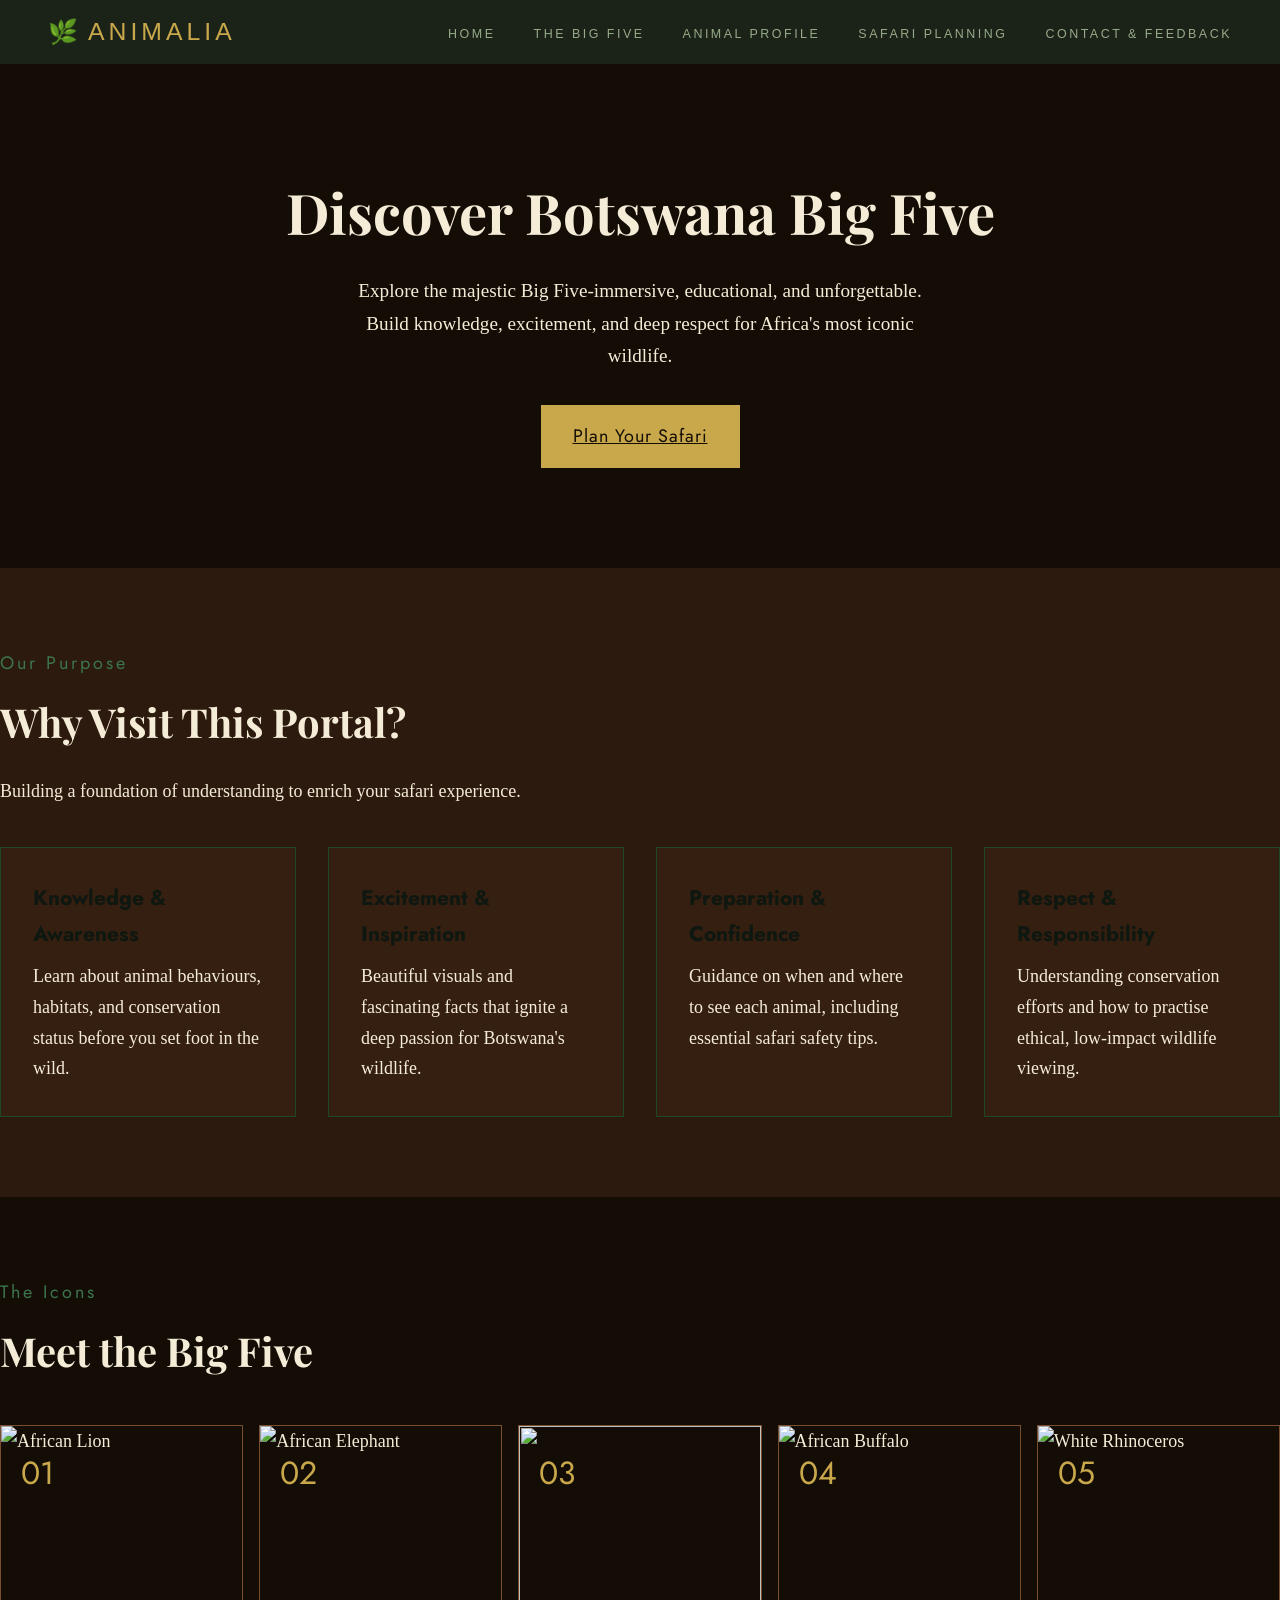
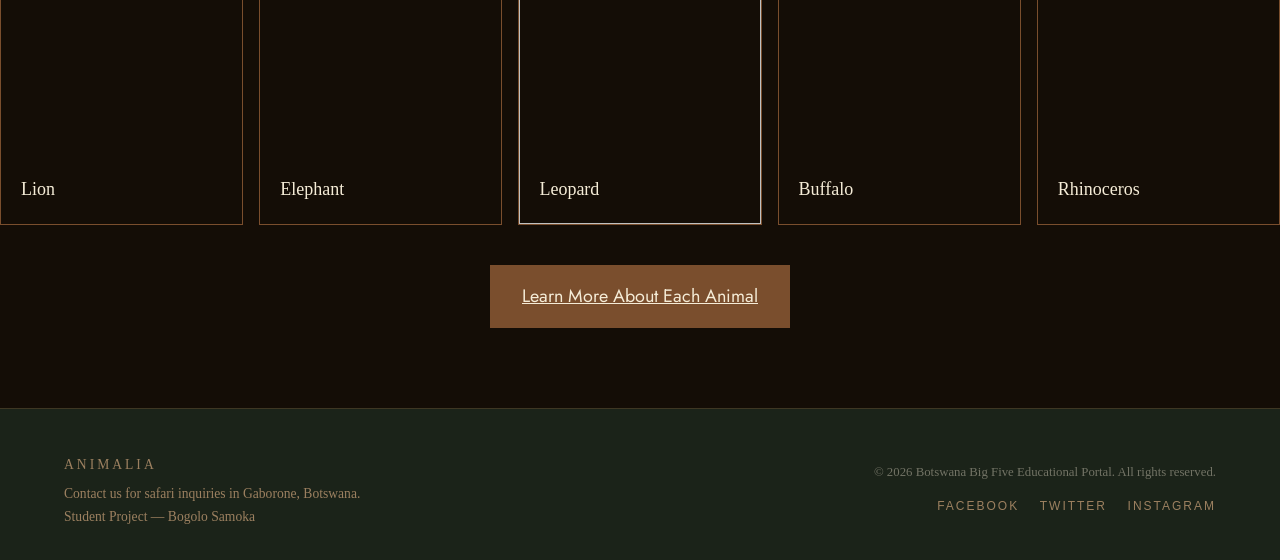
==== index.html @ 9890e673 "Update index.html" ====
<!DOCTYPE html>
<html lang="en">
<head>
  <meta charset="UTF-8" />
  <meta name="viewport" content="width=device-width, initial-scale=1.0" />
  <title>Animalia | Botswana's Big Five</title>
  <link rel="stylesheet" href="index.css"
  <link rel="preconnect" href="https://fonts.googleapis.com" />
  <link rel="preconnect" href="https://fonts.gstatic.com" crossorigin />
  <link href="https://fonts.googleapis.com/css2?family=Playfair+Display:ital,wght@0,400;0,600;0,700;1,400;1,600&family=Jost:wght@300;400;500;600&display=swap" rel="stylesheet">
  <style>
    
  </style>
 
</head>
<body>
  <header>
    <div id="brand-area">
      <span class="leaf-icon">🌿</span>
      <h1>Animalia</h1>
    </div>
    <nav id="main-navigation">
      <ul>
        <li><a href="index.html">Home</a></li>
        <li><a href="bigfive.html">The Big Five</a></li>
        <li><a href="animalprofile.html">Animal Profile</a></li>
        <li><a href="safari.html">Safari Planning</a></li>
        <li><a href="contact.html">Contact &amp Feedback</a></li>
      </ul>
    </nav>
  </header>

  <section id="hero-section">
    <div class="hero-content">
      <h2>Discover Botswana Big Five</h2>
      <p>Explore the majestic Big Five-immersive, educational, and unforgettable. Build knowledge, excitement, and deep respect for Africa's most iconic wildlife.</p>
      <a href="https://www.safaribookings.com/tours/botswana" class="hero-btn">Plan Your Safari</a>
    </div>
  </section>

  <main id="main-content">
  <section id="mission" >
      <div class="container">
        <span class="section-label">Our Purpose</span>
        <h2 class="section-title" id="mission-heading">Why Visit This Portal?</h2>
        <p class="section-lead">Building a foundation of understanding to enrich your safari experience.</p>

        <div class="mission-grid">

          <article class="mission-card">
            <h3>Knowledge &amp; Awareness</h3>
            <p>Learn about animal behaviours, habitats, and conservation status before you set foot in the wild.</p>
          </article>

          <article class="mission-card">
            <h3>Excitement &amp; Inspiration</h3>
            <p>Beautiful visuals and fascinating facts that ignite a deep passion for Botswana's wildlife.</p>
          </article>

          <article class="mission-card">
            <h3>Preparation &amp; Confidence</h3>
            <p>Guidance on when and where to see each animal, including essential safari safety tips.</p>
          </article>

          <article class="mission-card">
            <h3>Respect &amp; Responsibility</h3>
            <p>Understanding conservation efforts and how to practise ethical, low-impact wildlife viewing.</p>
          </article>

        </div>
      </div>
    </section>

    <!-- Big Five Section -->
<section id="big-five" aria-labelledby="bigfive-heading">
  <div class="container">
    <span class="section-label">The Icons</span>
    <h2 class="section-title" id="bigfive-heading">Meet the Big Five</h2>

    <!-- Changed class to 'animals-row' to match a horizontal row layout -->
    <div class="animals-row" role="list">

      <!-- African Lion -->
      <article class="animal-card" role="listitem">
        <img class="animal-card__photo"
          src="https://images.pexels.com/photos/1598377/pexels-photo-1598377.jpeg?auto=compress&cs=tinysrgb&w=600"alt="African Lion"
          loading="lazy"
        />
        <div class="animal-card__overlay"></div>
        <span class="animal-card__num">01</span>
        <div class="animal-card__info">
          <span class="animal-card__name">Lion</span>
        </div>
      </article>

      <!-- African Elephant -->
      <article class="animal-card" role="listitem">
        <img class="animal-card__photo"
          src="https://www.krugerpark.co.za/images/elephant-bathing-roger-delaharpe-590x390.jpg?t=1779137424?auto=compress&cs=tinysrgb&w=600"alt="African Elephant"
          loading="lazy"
        />
        <div class="animal-card__overlay"></div>
        <span class="animal-card__num">02</span>
        <div class="animal-card__info">
          <span class="animal-card__name">Elephant</span>
        </div>
      </article>

      <!-- African Leopard -->
      <article class="animal-card" role="listitem">
        <img
          class="animal-card__photo"
          src="https://www.yalawildlife.com/_next/image?url=https%3A%2F%2Fres.cloudinary.com%2Fdkfnpmzpv%2Fimage%2Fupload%2Fv1775195396%2Fblogs%2Fwjuf2wruysazfcgwn33w.jpg&w=3840&q=75"
          loading="lazy"
        />
        <div class="animal-card__overlay"></div>
        <span class="animal-card__num">03</span>
        <div class="animal-card__info">
          <span class="animal-card__name">Leopard</span>
        </div>
      </article>

      <!-- African Buffalo -->
      <article class="animal-card" role="listitem">
        <img
          class="animal-card__photo"
          src="https://static.wixstatic.com/media/74532b_faed4909e5f14af3bce8732b0e70fcb2~mv2.png/v1/fill/w_925,h_463,al_c,q_90,usm_0.66_1.00_0.01,enc_avif,quality_auto/74532b_faed4909e5f14af3bce8732b0e70fcb2~mv2.png?auto=compress&cs=tinysrgb&w=600"
          alt="African Buffalo"
          loading="lazy"
        />
        <div class="animal-card__overlay"></div>
        <span class="animal-card__num">04</span>
        <div class="animal-card__info">
          <span class="animal-card__name">Buffalo</span>
        </div>
      </article>

      <!-- Rhinoceros -->
      <article class="animal-card" role="listitem">
        <img
          class="animal-card__photo"
          src="https://ychef.files.bbci.co.uk/2369x1266/p079cyq0.jpeg"
          alt="White Rhinoceros"
          loading="lazy"
        />
        <div class="animal-card__overlay"></div>
        <span class="animal-card__num">05</span>
        <div class="animal-card__info">
          <span class="animal-card__name">Rhinoceros</span>
        </div>
      </article>

    </div>

    <div class="big-five__cta">
      <a href="https://www.discoverafrica.com/" class="btn btn--primary">Learn More About Each Animal</a>
    </div>
  </div>
</section>
  </main>

<!-- FOOTER -->
<footer>
  <aside class="footer-left">
    <p class="footer-brand">Animalia</p>
    <p>Contact us for safari inquiries in Gaborone, Botswana.<br>Student Project — Bogolo Samoka</p>
  </aside>
  <aside class="footer-right">
    <p>&copy; 2026 Botswana Big Five Educational Portal. All rights reserved.</p>
    <nav id="social-links">
      <a href="#">Facebook</a>
      <a href="#">Twitter</a>
      <a href="#">Instagram</a>
    </nav>
  </aside>
</footer>


  <!-- ── Mobile nav toggle ─────────────────────────── -->
  <script>
    const toggle = document.getElementById('menuToggle');
    const nav    = document.getElementById('mainNav');
    toggle.addEventListener('click', () => {
      const open = nav.classList.toggle('open');
      toggle.setAttribute('aria-expanded', open);
    });
  </script>

</body>
</html>
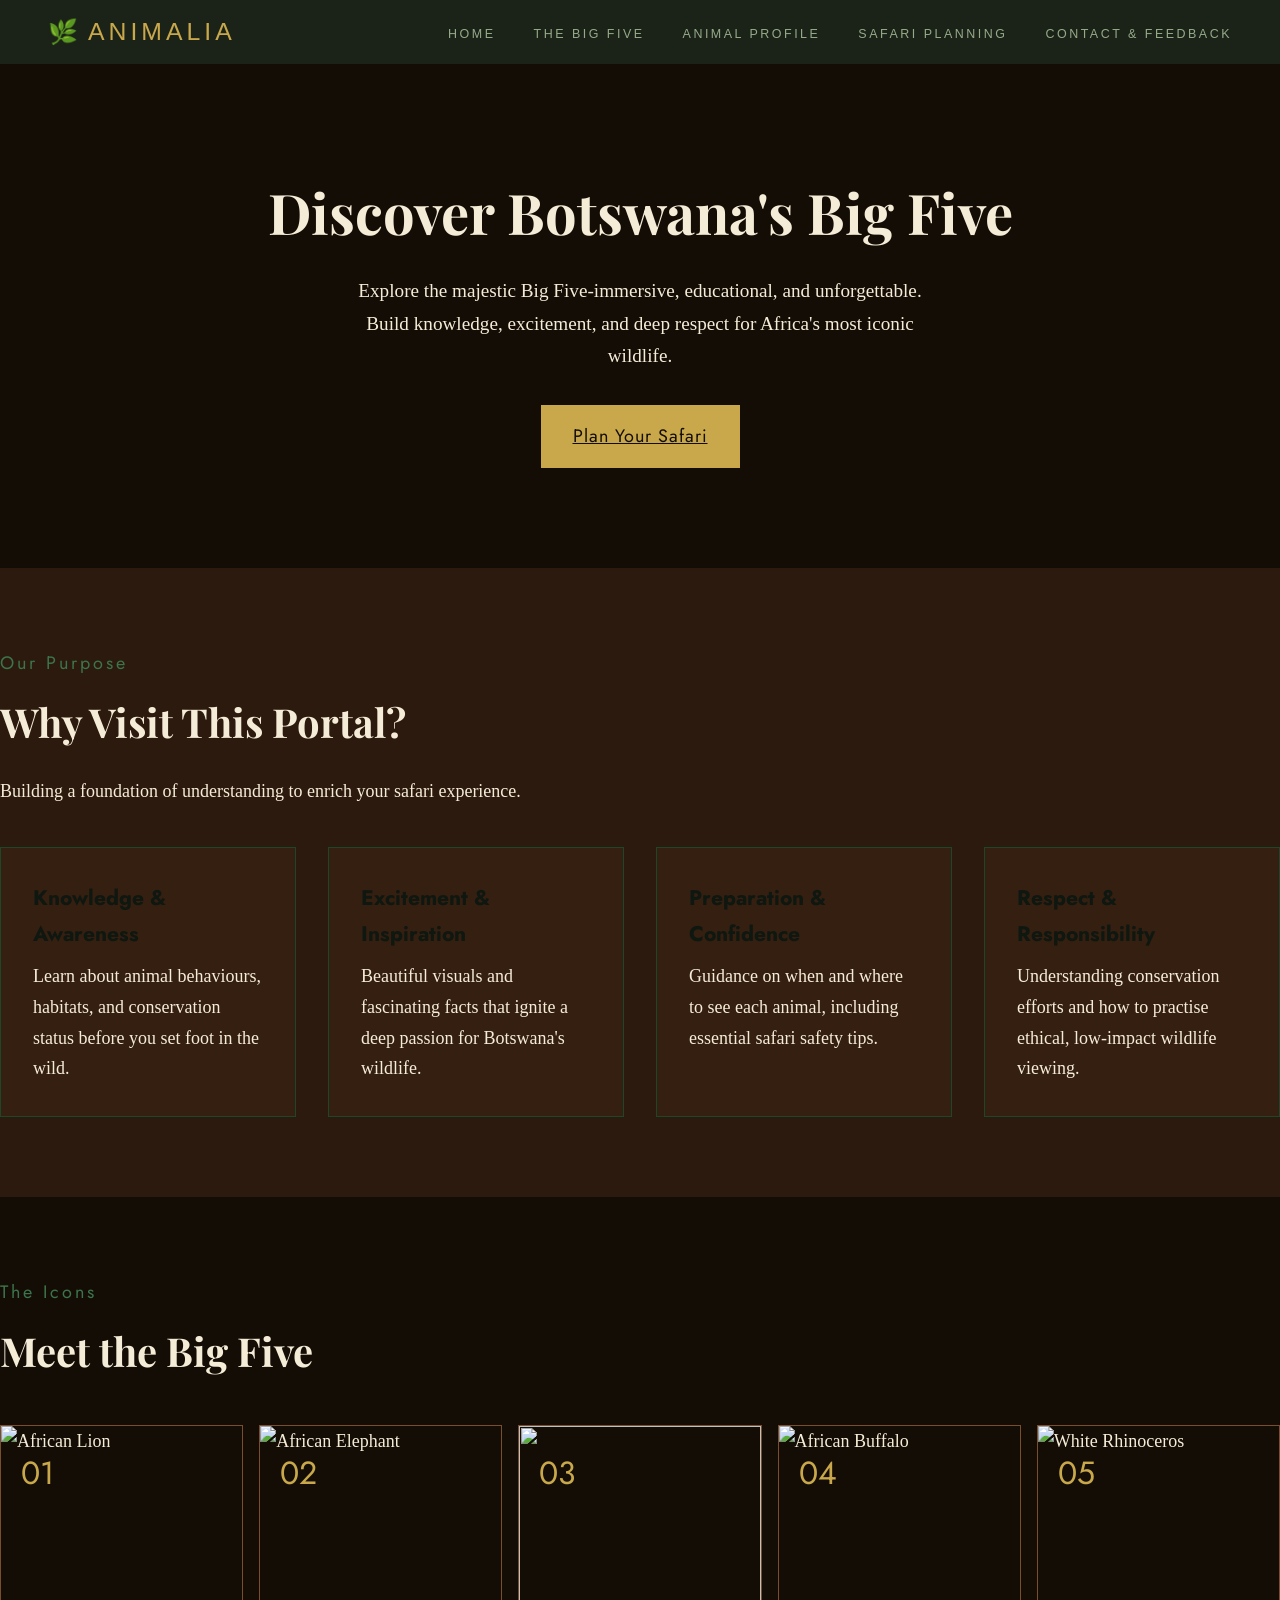
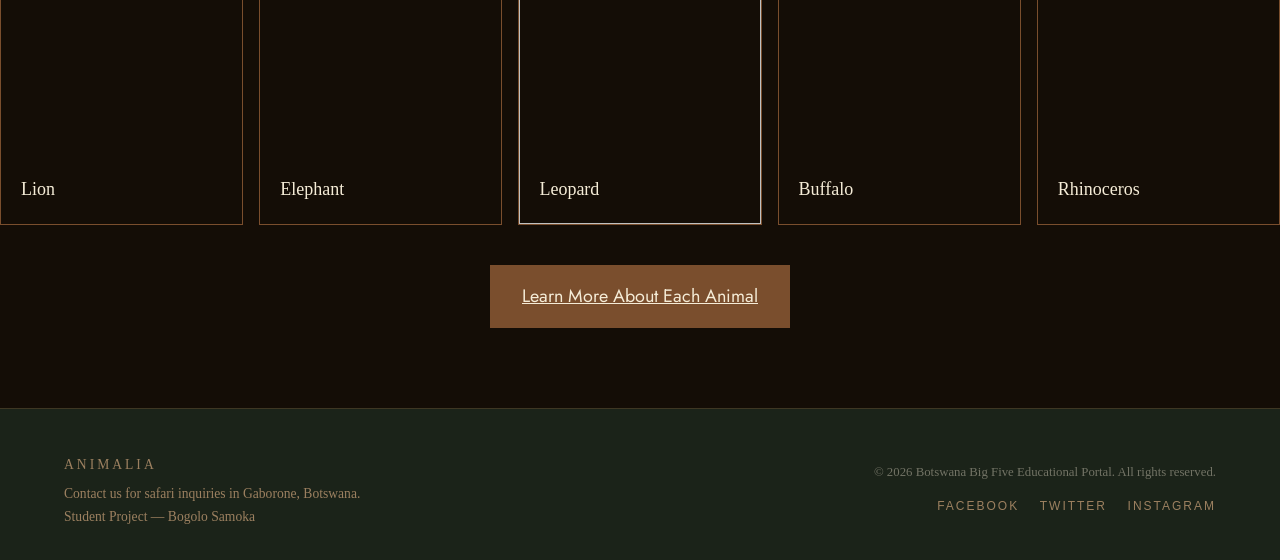
==== commit 590c0eeb: "Update index.html" ====
--- a/index.html
+++ b/index.html
@@ -32,7 +32,7 @@
 
   <section id="hero-section">
     <div class="hero-content">
-      <h2>Discover Botswana Big Five</h2>
+      <h2>Discover Botswana's Big Five</h2>
       <p>Explore the majestic Big Five-immersive, educational, and unforgettable. Build knowledge, excitement, and deep respect for Africa's most iconic wildlife.</p>
       <a href="https://www.safaribookings.com/tours/botswana" class="hero-btn">Plan Your Safari</a>
     </div>
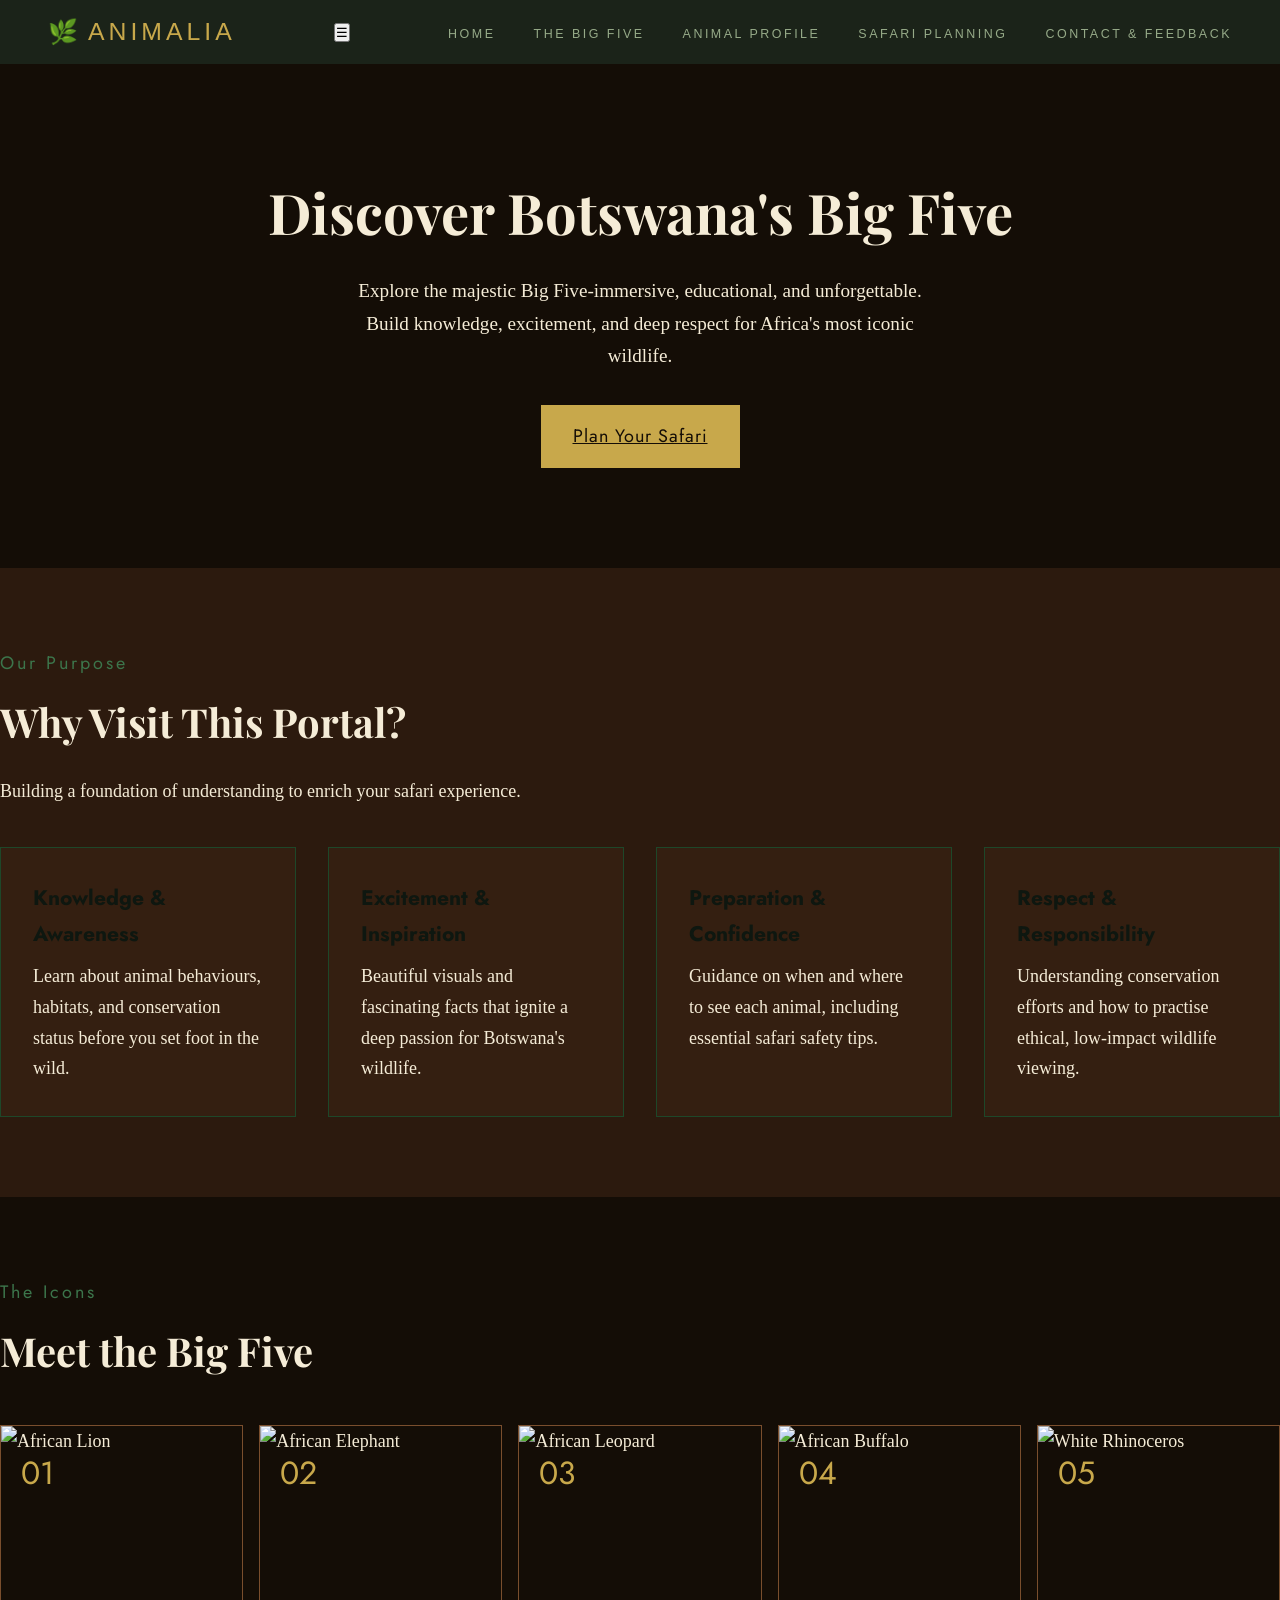
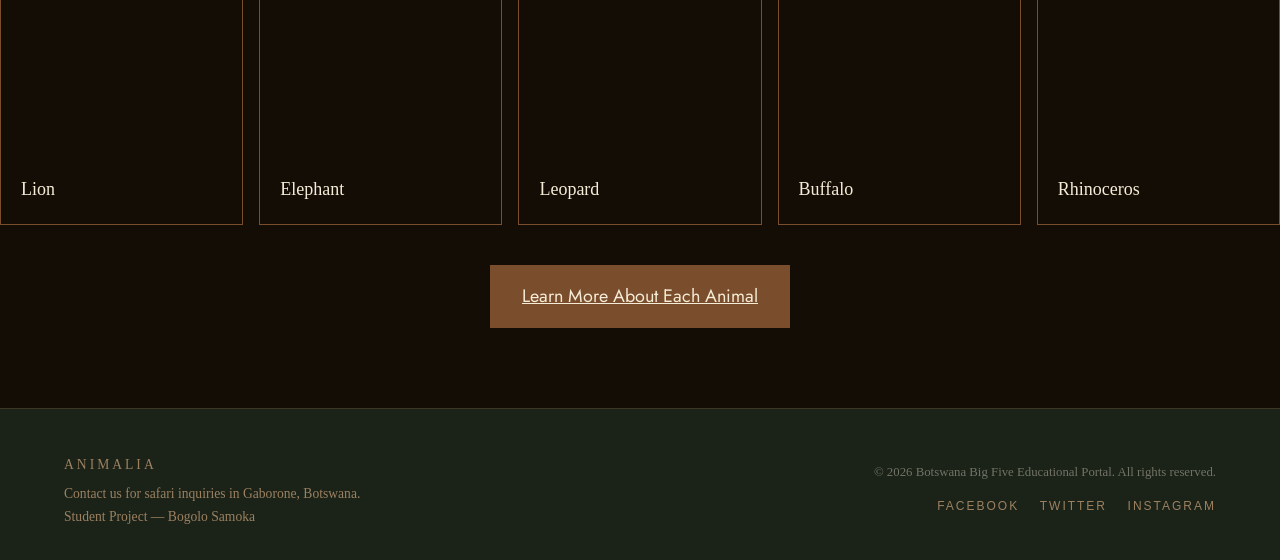
==== commit 6fcb29ef: "Update index.html" ====
--- a/index.html
+++ b/index.html
@@ -4,7 +4,7 @@
   <meta charset="UTF-8" />
   <meta name="viewport" content="width=device-width, initial-scale=1.0" />
   <title>Animalia | Botswana's Big Five</title>
-  <link rel="stylesheet" href="index.css"
+  <link rel="stylesheet" href="index.css">
   <link rel="preconnect" href="https://fonts.googleapis.com" />
   <link rel="preconnect" href="https://fonts.gstatic.com" crossorigin />
   <link href="https://fonts.googleapis.com/css2?family=Playfair+Display:ital,wght@0,400;0,600;0,700;1,400;1,600&family=Jost:wght@300;400;500;600&display=swap" rel="stylesheet">
@@ -19,7 +19,10 @@
       <span class="leaf-icon">🌿</span>
       <h1>Animalia</h1>
     </div>
-    <nav id="main-navigation">
+     <button id="menuToggle" aria-expanded="false" aria-label="Toggle navigation">
+    ☰
+  </button>
+    <nav id="mainNav">
       <ul>
         <li><a href="index.html">Home</a></li>
         <li><a href="bigfive.html">The Big Five</a></li>
@@ -82,10 +85,8 @@
 
       <!-- African Lion -->
       <article class="animal-card" role="listitem">
-        <img class="animal-card__photo"
-          src="https://images.pexels.com/photos/1598377/pexels-photo-1598377.jpeg?auto=compress&cs=tinysrgb&w=600"alt="African Lion"
-          loading="lazy"
-        />
+        <img class="animal-card__photo"src="https://images.pexels.com/photos/1598377/pexels-photo-1598377.jpeg?auto=compress&cs=tinysrgb&w=600"alt="African Lion"
+          loading="lazy"/>
         <div class="animal-card__overlay"></div>
         <span class="animal-card__num">01</span>
         <div class="animal-card__info">
@@ -95,10 +96,8 @@
 
       <!-- African Elephant -->
       <article class="animal-card" role="listitem">
-        <img class="animal-card__photo"
-          src="https://www.krugerpark.co.za/images/elephant-bathing-roger-delaharpe-590x390.jpg?t=1779137424?auto=compress&cs=tinysrgb&w=600"alt="African Elephant"
-          loading="lazy"
-        />
+        <img class="animal-card__photo"src="https://www.krugerpark.co.za/images/elephant-bathing-roger-delaharpe-590x390.jpg?t=1779137424?auto=compress&cs=tinysrgb&w=600"alt="African Elephant"
+          loading="lazy"/>
         <div class="animal-card__overlay"></div>
         <span class="animal-card__num">02</span>
         <div class="animal-card__info">
@@ -108,11 +107,8 @@
 
       <!-- African Leopard -->
       <article class="animal-card" role="listitem">
-        <img
-          class="animal-card__photo"
-          src="https://www.yalawildlife.com/_next/image?url=https%3A%2F%2Fres.cloudinary.com%2Fdkfnpmzpv%2Fimage%2Fupload%2Fv1775195396%2Fblogs%2Fwjuf2wruysazfcgwn33w.jpg&w=3840&q=75"
-          loading="lazy"
-        />
+        <img class="animal-card__photo"src="https://www.yalawildlife.com/_next/image?url=https%3A%2F%2Fres.cloudinary.com%2Fdkfnpmzpv%2Fimage%2Fupload%2Fv1775195396%2Fblogs%2Fwjuf2wruysazfcgwn33w.jpg&w=3840&q=75"alt="African Leopard"
+          loading="lazy"/>
         <div class="animal-card__overlay"></div>
         <span class="animal-card__num">03</span>
         <div class="animal-card__info">
@@ -122,12 +118,8 @@
 
       <!-- African Buffalo -->
       <article class="animal-card" role="listitem">
-        <img
-          class="animal-card__photo"
-          src="https://static.wixstatic.com/media/74532b_faed4909e5f14af3bce8732b0e70fcb2~mv2.png/v1/fill/w_925,h_463,al_c,q_90,usm_0.66_1.00_0.01,enc_avif,quality_auto/74532b_faed4909e5f14af3bce8732b0e70fcb2~mv2.png?auto=compress&cs=tinysrgb&w=600"
-          alt="African Buffalo"
-          loading="lazy"
-        />
+        <img class="animal-card__photo"src="https://static.wixstatic.com/media/74532b_faed4909e5f14af3bce8732b0e70fcb2~mv2.png/v1/fill/w_925,h_463,al_c,q_90,usm_0.66_1.00_0.01,enc_avif,quality_auto/74532b_faed4909e5f14af3bce8732b0e70fcb2~mv2.png?auto=compress&cs=tinysrgb&w=600"alt="African Buffalo"
+          loading="lazy"/>
         <div class="animal-card__overlay"></div>
         <span class="animal-card__num">04</span>
         <div class="animal-card__info">
@@ -137,12 +129,8 @@
 
       <!-- Rhinoceros -->
       <article class="animal-card" role="listitem">
-        <img
-          class="animal-card__photo"
-          src="https://ychef.files.bbci.co.uk/2369x1266/p079cyq0.jpeg"
-          alt="White Rhinoceros"
-          loading="lazy"
-        />
+        <img class="animal-card__photo"src="https://ychef.files.bbci.co.uk/2369x1266/p079cyq0.jpeg" alt="White Rhinoceros"
+          loading="lazy"/>
         <div class="animal-card__overlay"></div>
         <span class="animal-card__num">05</span>
         <div class="animal-card__info">
--- a/index.css
+++ b/index.css
@@ -0,0 +1,292 @@
+/* ==========================================================================
+   1. GLOBAL RESET
+   ========================================================================== */
+
+*,
+*::before,
+*::after {
+  box-sizing: border-box;
+  margin: 0;
+  padding: 0;
+}
+
+html {
+  scroll-behavior: smooth;
+}
+
+body {
+  background-color: #140D06;
+  color: #F5ECD7;
+  font-family: 'Cormorant Garamond', Georgia, serif;
+  font-size: 18px;
+  line-height: 1.7;
+  overflow-x: hidden;
+}
+
+/* Global Font Type Enforcements */
+#brand-area h1,
+nav a,
+.hero-eyebrow,
+.section-eyebrow,
+.form-group label,
+.submit-btn,
+#social-links a {
+  font-family: 'Bebas Neue', sans-serif;
+}
+
+.page-hero h2,
+.section-title,
+.info-card h5,
+.faq-question {
+  font-family: 'Playfair Display', serif;
+}
+
+/* ==========================================================================
+   2. HEADER & NAVIGATION
+   ========================================================================== */
+
+header {
+  position: sticky;
+  top: 0;
+  z-index: 200;
+  background: #1b2319;
+  display: flex;
+  align-items: center;
+  justify-content: space-between;
+  padding: 0 48px;
+  height: 64px;
+}
+
+#brand-area {
+  display: flex;
+  align-items: center;
+  gap: 10px;
+  text-decoration: none;
+}
+
+#brand-area span {
+  color:  #c8a84b;
+  font-size: 1.5rem;
+  line-height: 1;
+}
+
+#brand-area h1 {
+  font-size: 1.55rem;
+  font-weight: 400;
+  color:  #c8a84b;
+  letter-spacing: 4px;
+  text-transform: uppercase;
+}
+
+nav ul {
+  list-style: none;
+  display: flex;
+  gap: 38px;
+  align-items: center;
+}
+
+nav a {
+  font-size: 0.78rem;
+  letter-spacing: 2.5px;
+  color:  #96aa88;
+  text-decoration: none;
+  transition: color 0.25s;
+  position: relative;
+  padding: 4px 0;
+  text-transform: uppercase;
+}
+
+nav a:hover,
+nav a.active {
+  color:  #c8a84b;
+}
+
+nav a.active::after {
+  content: '';
+  position: absolute;
+  bottom: -4px;
+  left: 0;
+  right: 0;
+  height: 2px;
+  background: #c8a84b;
+  border-radius: 1px;
+}
+
+/* ==========================================================================
+   HERO SECTION
+   ========================================================================== */
+#hero-section {
+  padding: 100px 20px;
+  text-align: center;
+  background: linear-gradient(rgba(20, 13, 6, 0.7), rgba(20, 13, 6, 0.7)),
+              url('https://a.storyblok.com/f/108167/1190x624/d8df45fb5b/fe71519c-ecc5-47ad-b096-97f427666938.jpg/m/1920x0/filters:quality(50)');
+  background-size: cover;
+  background-position: center;
+}
+
+.hero-content h2 { font-family:  'Playfair Display', serif; font-size: 3.5rem; color: #F5ECD7;  margin-bottom: 1rem; }
+.hero-content p { max-width: 600px; margin: 0 auto 2rem; font-size: 1.2rem; }
+.hero-btn { 
+  display: inline-block;
+  padding: 1rem 2rem; 
+  background: #c8a84b; 
+  color: #140D06; 
+  font-family: 'Bebas Neue', 'Jost', sans-serif;
+  letter-spacing: 1px;
+}
+
+/* ==========================================================================
+   MISSION SECTION
+   ========================================================================== */
+#mission { padding: 80px 0; background:  #2C1A0E; }
+.section-label { 
+  display: block; 
+  font-family:'Bebas Neue', 'Jost', sans-serif;
+  color: #3c754b; 
+  letter-spacing: 3px; 
+  margin-bottom: 10px;
+}
+.section-title { 'Playfair Display', serif;font-size: 2.5rem; margin-bottom: 20px; }
+
+.mission-grid {
+  display: grid;
+  grid-template-columns: repeat(auto-fit, minmax(200px, 1fr));
+  gap: 2rem;
+  margin-top: 40px;
+}
+
+.mission-card {
+  padding: 2rem;
+  border: 1px solid #1e4729 ;
+  background: rgba(122, 78, 45, 0.1);
+}
+
+.mission-card h3 { font-family: 'Bebas Neue', 'Jost', sans-serif; color: #0e1710; margin-bottom: 10px; }
+
+/* ==========================================================================
+   BIG FIVE GALLERY
+   ========================================================================== */
+#big-five { padding: 80px 0; }
+.animals-row {
+  display: grid;
+  grid-template-columns: repeat(auto-fit, minmax(200px, 1fr));
+  gap: 1rem;
+  margin: 40px 0;
+}
+
+.animal-card {
+  position: relative;
+  height: 400px;
+  overflow: hidden;
+  border: 1px solid #7A4E2D; 
+}
+
+.animal-card__photo {
+  width: 100%;
+  height: 100%;
+  object-fit: cover;
+  transition: transform 0.5s ease;
+}
+
+.animal-card:hover .animal-card__photo { transform: scale(1.05); }
+
+.animal-card__overlay {
+  position: absolute;
+  inset: 0;
+  background: linear-gradient(to top, #140D06; , transparent);
+}
+
+.animal-card__num {
+  position: absolute;
+  top: 20px;
+  left: 20px;
+  font-family: 'Bebas Neue', 'Jost', sans-serif;
+  font-size: 2rem;
+  color: #c8a84b;
+}
+
+.animal-card__info {
+  position: absolute;
+  bottom: 20px;
+  left: 20px;
+}
+
+.animal-card__name {
+  font-family: ''Playfair Display', serif;
+  font-size: 1.5rem;
+  color: #F5ECD7; 
+}
+
+.big-five__cta { text-align: center; margin-top: 40px; }
+.btn--primary { 
+  background: #7A4E2D; 
+  color: #F5ECD7; 
+  padding: 1rem 2rem; 
+  display: inline-block;
+  font-family: 'Bebas Neue', 'Jost', sans-serif;
+}
+
+/* ==========================================================================
+   FOOTER
+   ========================================================================== */
+footer {
+  background: #1b2319;
+  border-top: 1px solid rgba(200, 135, 74, 0.2);
+  padding: 44px 5vw 32px;
+  display: flex;
+  align-items: center;
+  justify-content: space-between;
+  flex-wrap: wrap;
+  gap: 16px;
+}
+
+.footer-brand {
+  font-size: 1.3rem;
+  color: #c8a84b;
+  letter-spacing: 3px;
+  text-transform: uppercase;
+  margin-bottom: 6px;
+}
+
+.footer-left p {
+  font-size: 0.85rem;
+  color: #9C8060;
+}
+
+.footer-right {
+  text-align: right;
+}
+
+.footer-right p {
+  font-size: 0.8rem;
+  color: rgba(245, 236, 215, 0.4);
+  margin-bottom: 6px;
+}
+
+#social-links a {
+  color: #9C8060;
+  text-decoration: none;
+  font-size: 0.75rem;
+  letter-spacing: 2px;
+  text-transform: uppercase;
+  margin-left: 16px;
+  transition: color 0.3s;
+}
+
+#social-links a:hover {
+  color:  #c8a84b;
+}
+
+.footer__brand { font-family: 'Bebas Neue', 'Jost', sans-serif; color: #c8a84b; font-size: 1.5rem; }
+.footer__tagline { font-size: 0.9rem; color: #9C8060; }
+.footer__social { display: flex; gap: 15px; margin-bottom: 10px; }
+.footer__social a { font-family: 'Bebas Neue', 'Jost', sans-serif; font-size: 0.8rem; color: #9C8060; }
+.footer__copy { font-size: 0.8rem; color: #9C8060; }
+
+
+
+  
+  
+  
+ 
+
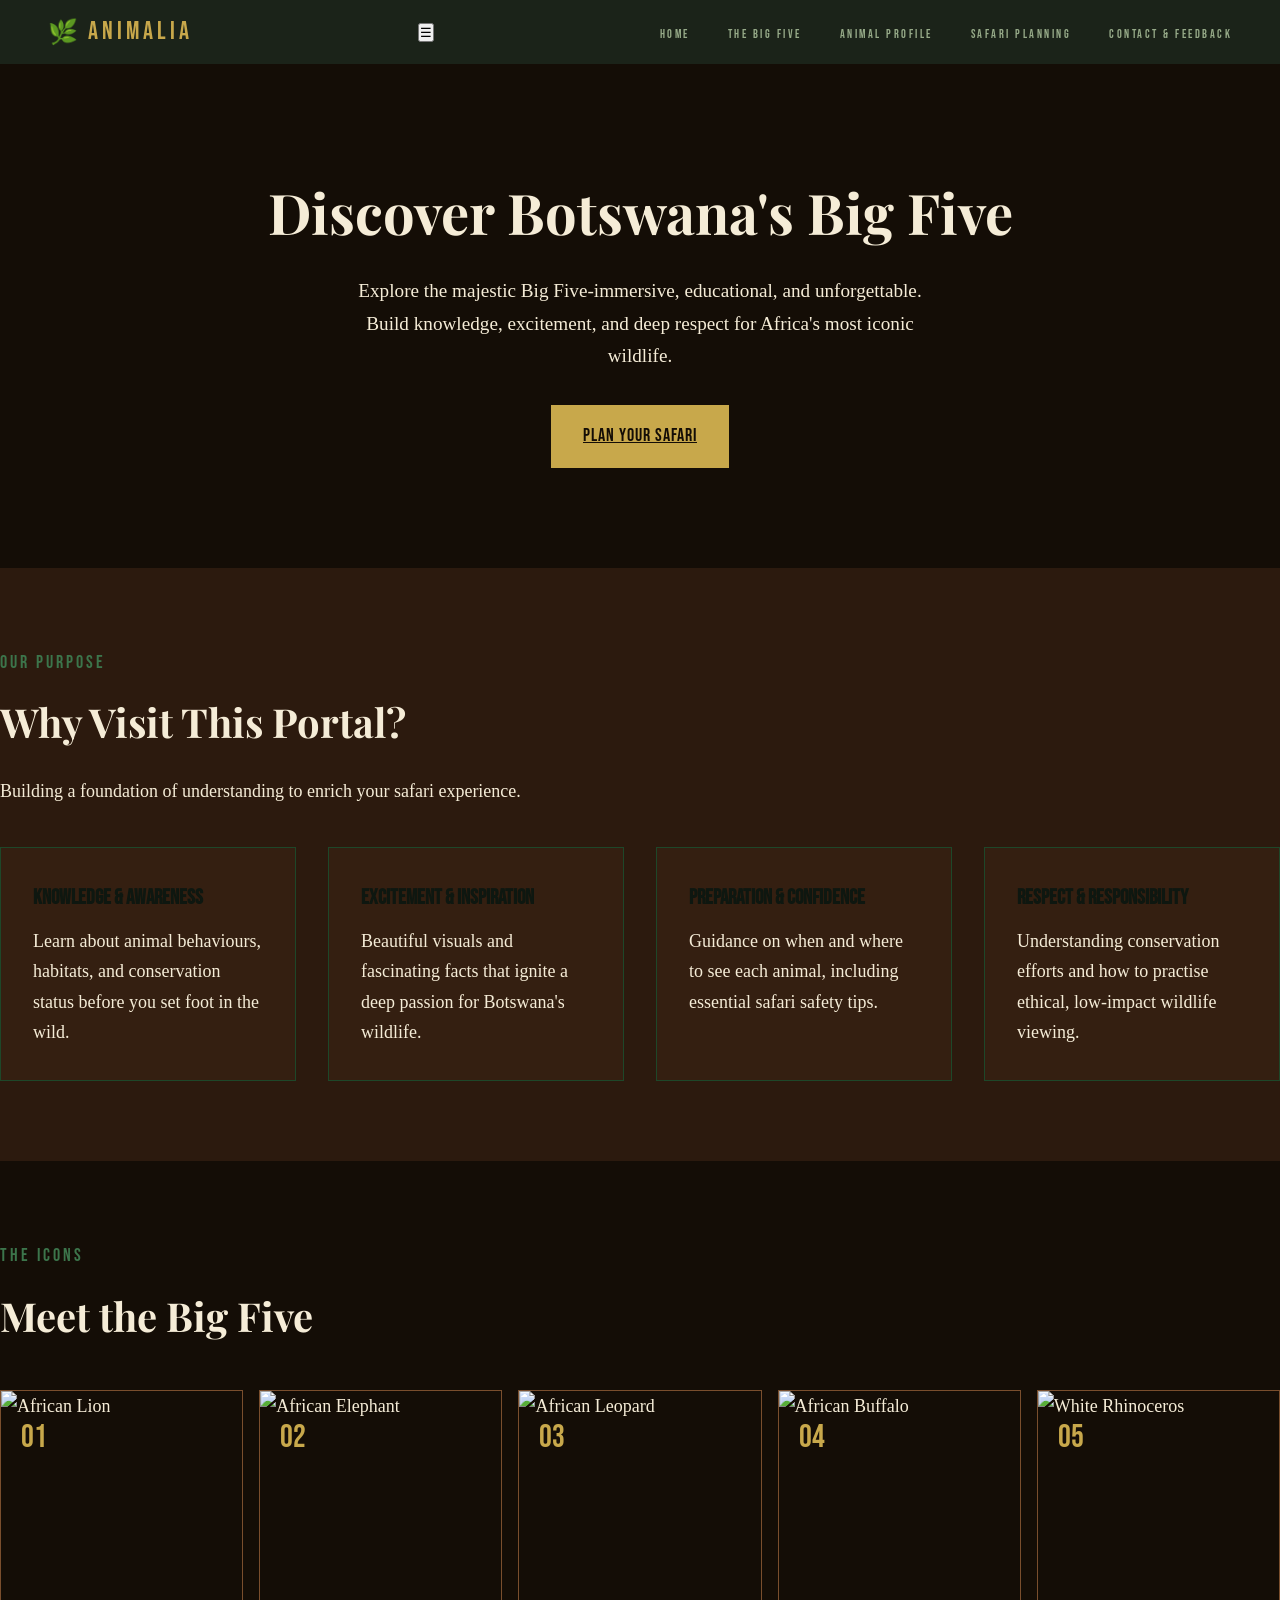
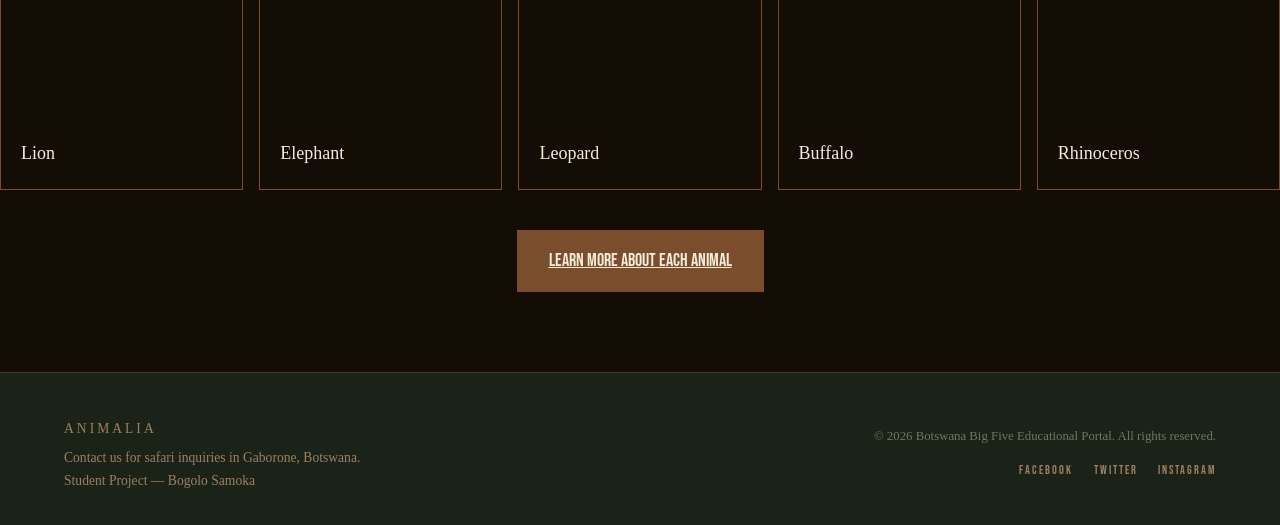
==== commit 813d4f72: "Update index.html" ====
--- a/index.html
+++ b/index.html
@@ -7,6 +7,7 @@
   <link rel="stylesheet" href="index.css">
   <link rel="preconnect" href="https://fonts.googleapis.com" />
   <link rel="preconnect" href="https://fonts.gstatic.com" crossorigin />
+  <link href="https://fonts.googleapis.com/css2?family=Bebas+Neue&display=swap" rel="stylesheet">
   <link href="https://fonts.googleapis.com/css2?family=Playfair+Display:ital,wght@0,400;0,600;0,700;1,400;1,600&family=Jost:wght@300;400;500;600&display=swap" rel="stylesheet">
   <style>
     
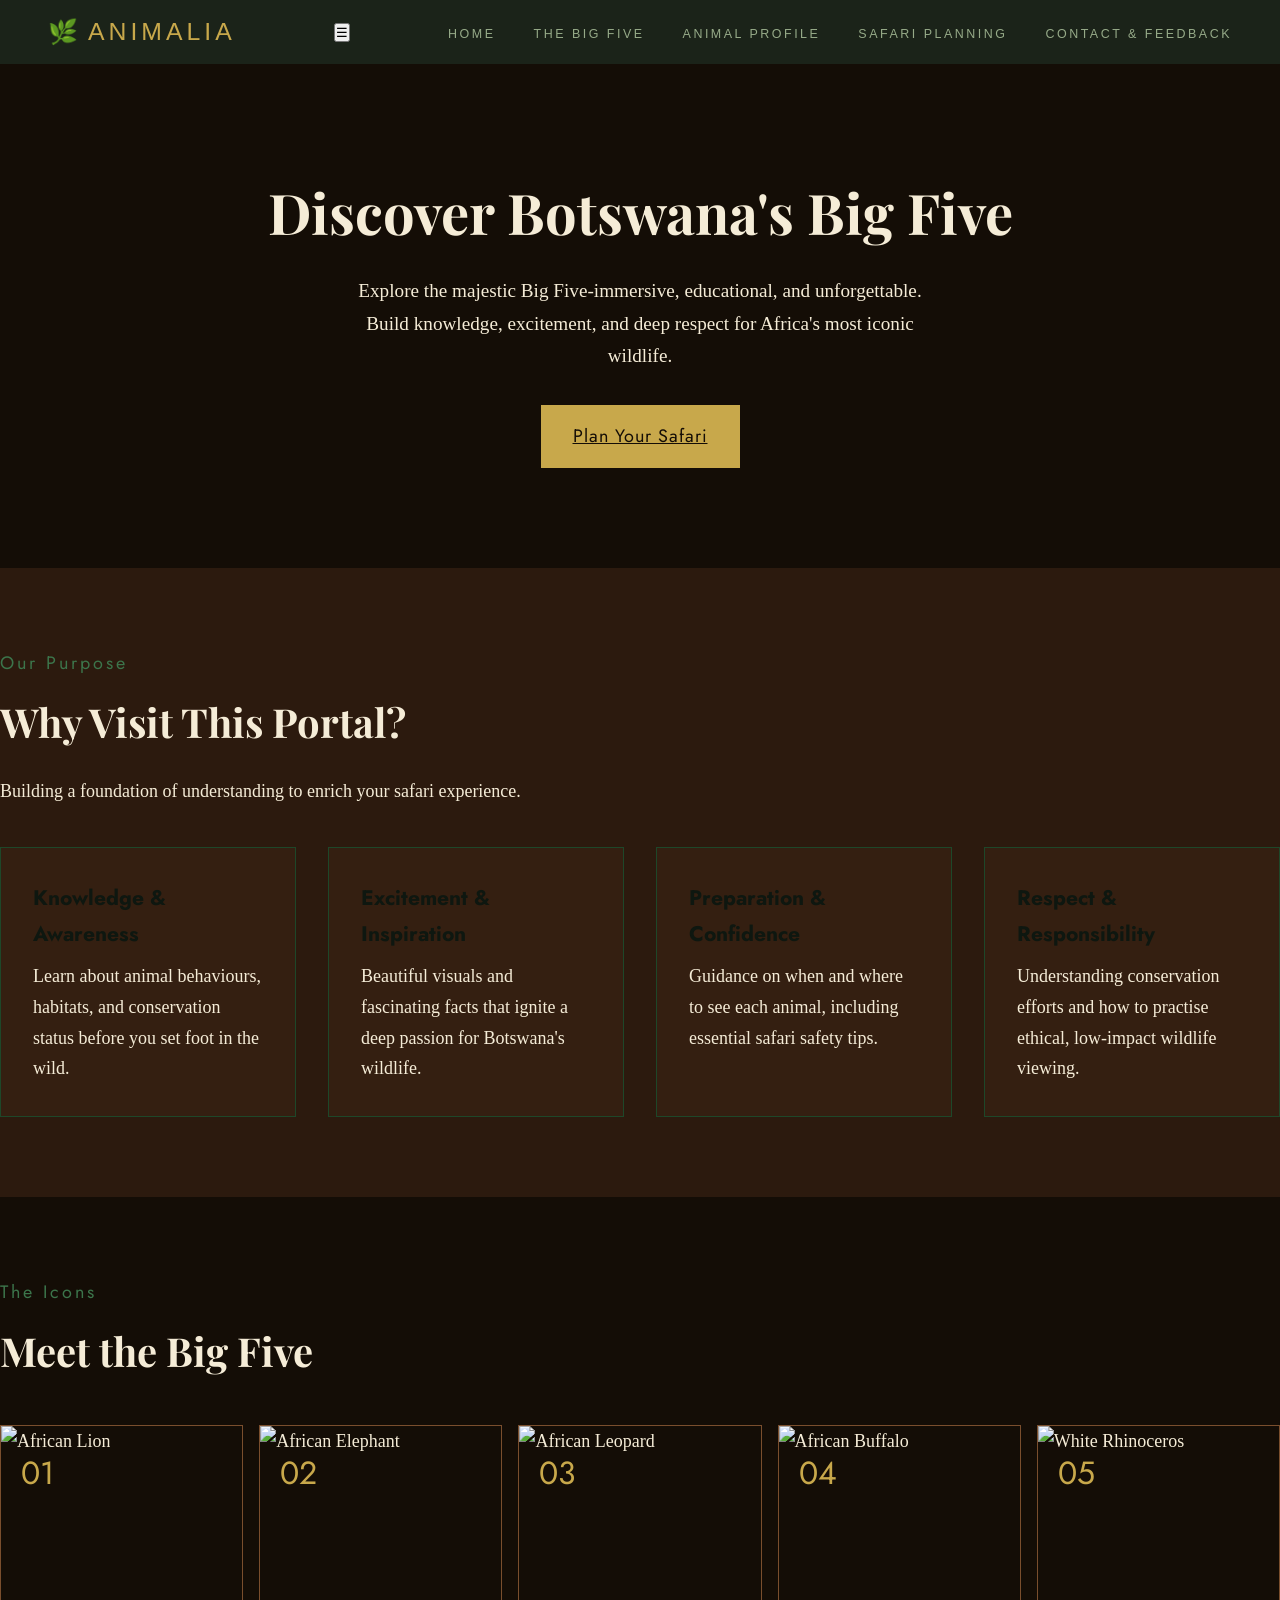
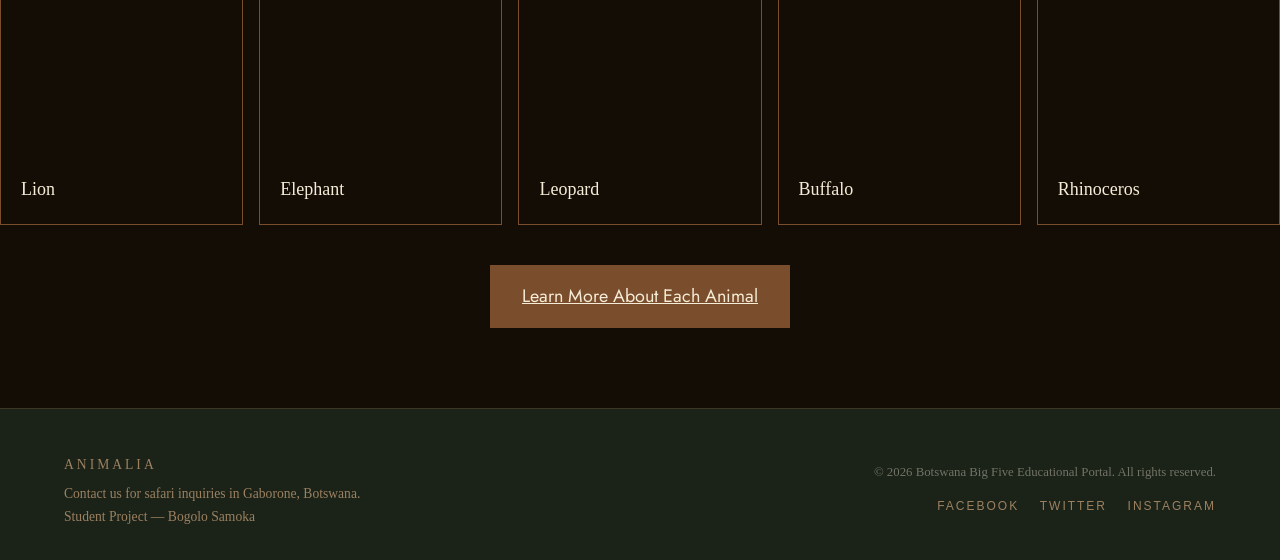
==== commit 9c5364d4: "Update index.html" ====
--- a/index.html
+++ b/index.html
@@ -7,7 +7,6 @@
   <link rel="stylesheet" href="index.css">
   <link rel="preconnect" href="https://fonts.googleapis.com" />
   <link rel="preconnect" href="https://fonts.gstatic.com" crossorigin />
-  <link href="https://fonts.googleapis.com/css2?family=Bebas+Neue&display=swap" rel="stylesheet">
   <link href="https://fonts.googleapis.com/css2?family=Playfair+Display:ital,wght@0,400;0,600;0,700;1,400;1,600&family=Jost:wght@300;400;500;600&display=swap" rel="stylesheet">
   <style>
     
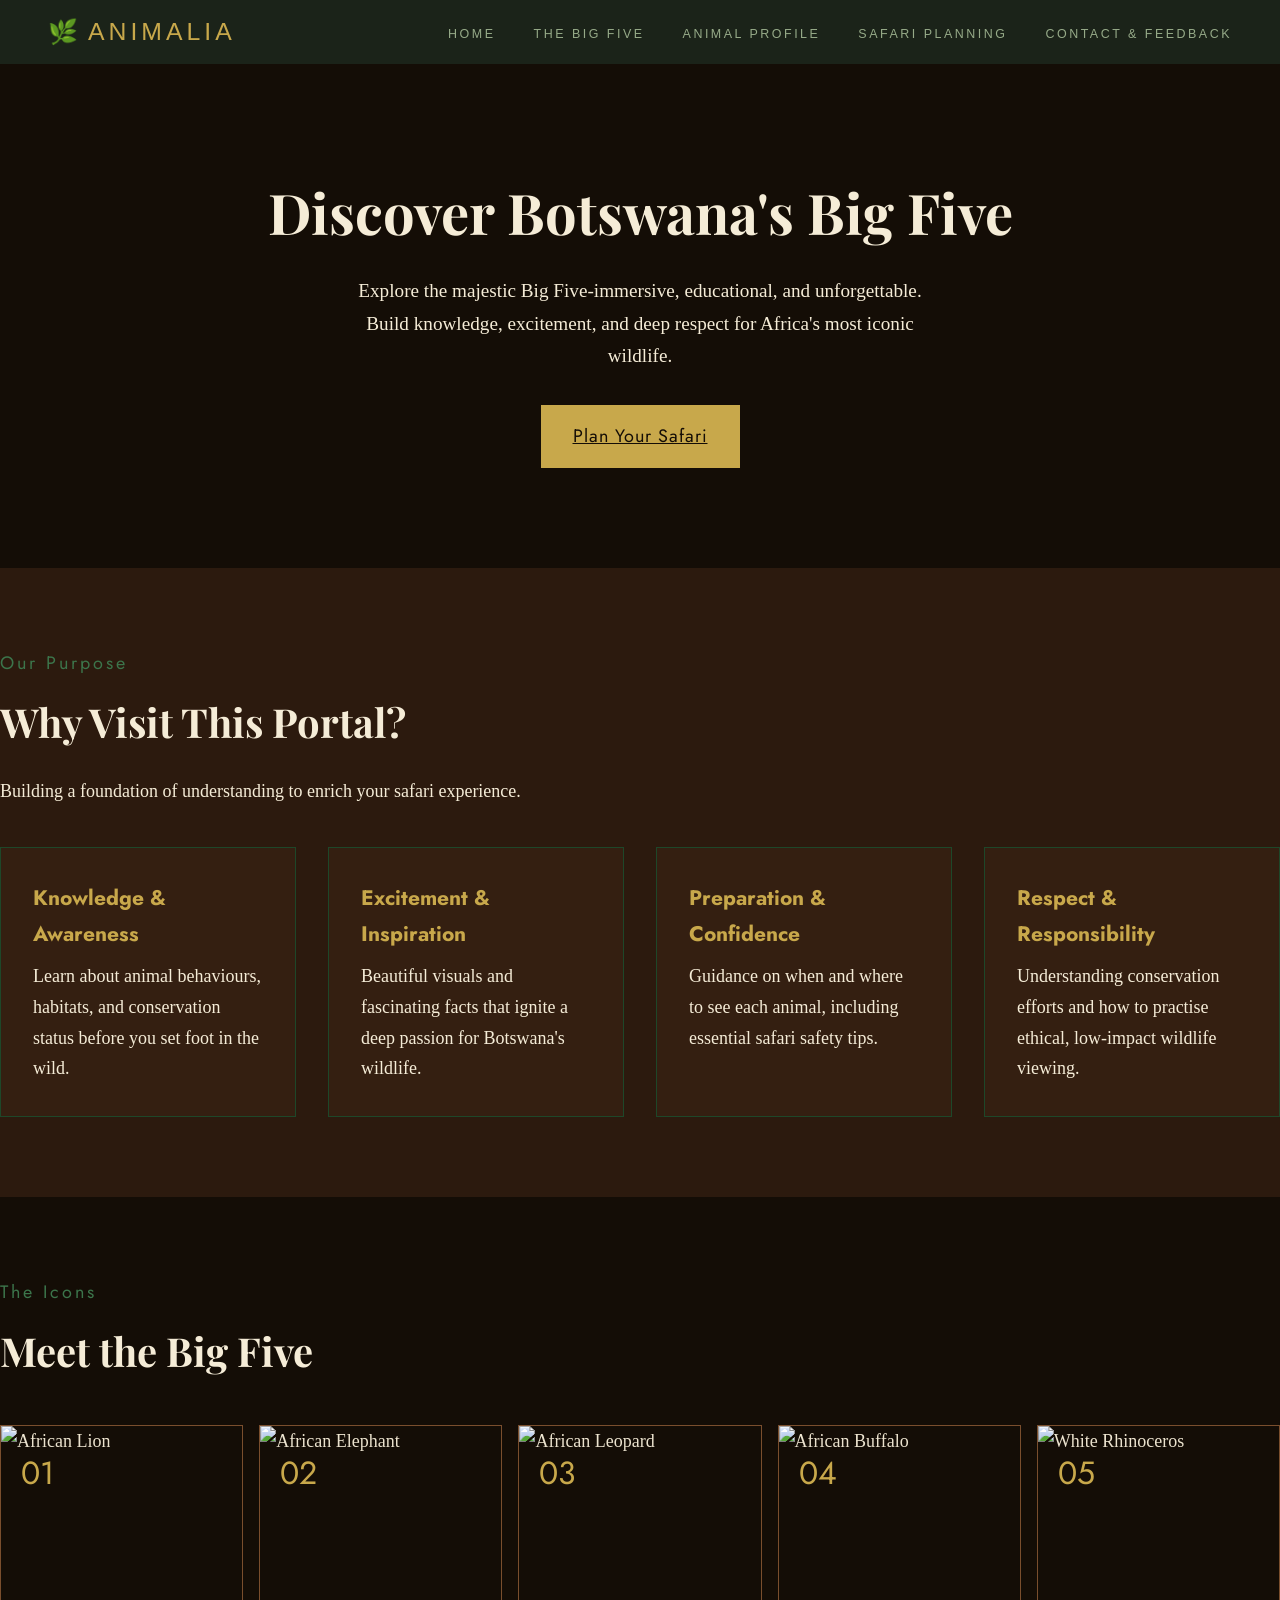
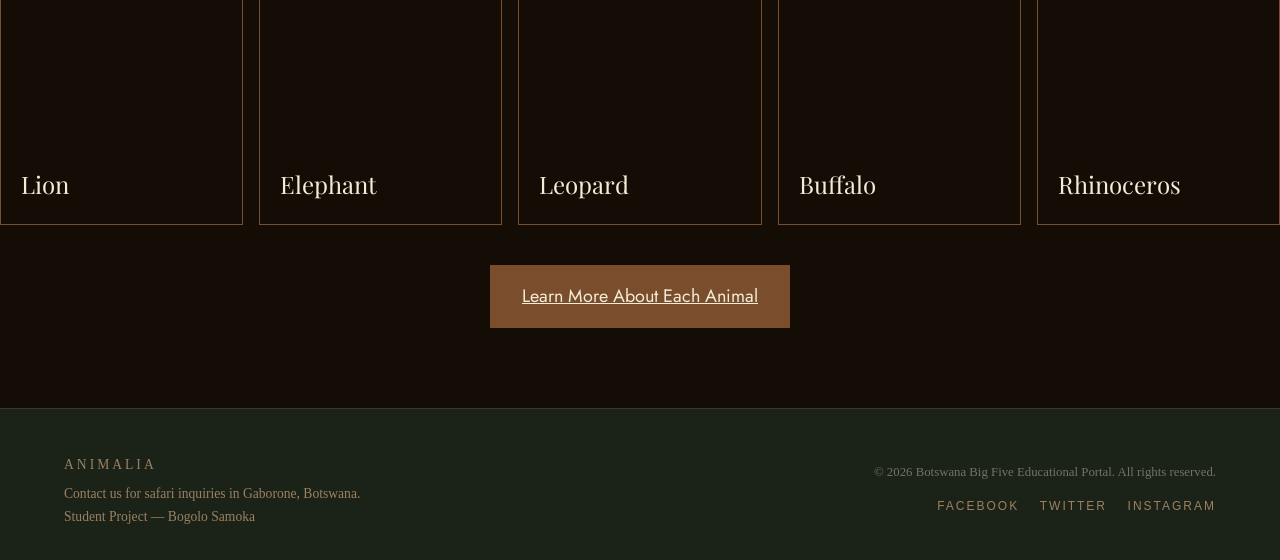
==== commit 51313394: "Update index.html" ====
--- a/index.html
+++ b/index.html
@@ -8,9 +8,6 @@
   <link rel="preconnect" href="https://fonts.googleapis.com" />
   <link rel="preconnect" href="https://fonts.gstatic.com" crossorigin />
   <link href="https://fonts.googleapis.com/css2?family=Playfair+Display:ital,wght@0,400;0,600;0,700;1,400;1,600&family=Jost:wght@300;400;500;600&display=swap" rel="stylesheet">
-  <style>
-    
-  </style>
  
 </head>
 <body>
@@ -19,9 +16,7 @@
       <span class="leaf-icon">🌿</span>
       <h1>Animalia</h1>
     </div>
-     <button id="menuToggle" aria-expanded="false" aria-label="Toggle navigation">
-    ☰
-  </button>
+     
     <nav id="mainNav">
       <ul>
         <li><a href="index.html">Home</a></li>
--- a/index.css
+++ b/index.css
@@ -146,7 +146,7 @@
   letter-spacing: 3px; 
   margin-bottom: 10px;
 }
-.section-title { 'Playfair Display', serif;font-size: 2.5rem; margin-bottom: 20px; }
+.section-title { font-family:'Playfair Display', serif;font-size: 2.5rem; margin-bottom: 20px; }
 
 .mission-grid {
   display: grid;
@@ -161,7 +161,7 @@
   background: rgba(122, 78, 45, 0.1);
 }
 
-.mission-card h3 { font-family: 'Bebas Neue', 'Jost', sans-serif; color: #0e1710; margin-bottom: 10px; }
+.mission-card h3 { font-family: 'Bebas Neue', 'Jost', sans-serif; color: #c8a84b; margin-bottom: 10px; }
 
 /* ==========================================================================
    BIG FIVE GALLERY
@@ -193,7 +193,7 @@
 .animal-card__overlay {
   position: absolute;
   inset: 0;
-  background: linear-gradient(to top, #140D06; , transparent);
+  background: linear-gradient(to top, #140D06 , transparent);
 }
 
 .animal-card__num {
@@ -212,7 +212,7 @@
 }
 
 .animal-card__name {
-  font-family: ''Playfair Display', serif;
+  font-family: 'Playfair Display', serif;
   font-size: 1.5rem;
   color: #F5ECD7; 
 }
@@ -283,6 +283,33 @@
 .footer__social a { font-family: 'Bebas Neue', 'Jost', sans-serif; font-size: 0.8rem; color: #9C8060; }
 .footer__copy { font-size: 0.8rem; color: #9C8060; }
 
+ MOBILE NAVIGATION
+   ========================================================================== */
+
+/* Hide hamburger button on desktop */
+#menuToggle {
+  display: none;
+}
+
+/* Mobile styles */
+@media (max-width: 768px) {
+
+  /* Hide nav by default on mobile */
+  #mainNav {
+    display: none;
+  }
+
+  /* Show nav when open class is toggled by JavaScript */
+  #mainNav.open {
+    display: block;
+  }
+
+  /* Show hamburger button only on mobile */
+  #menuToggle {
+    display: block;
+  }
+}
+
 
 
   
